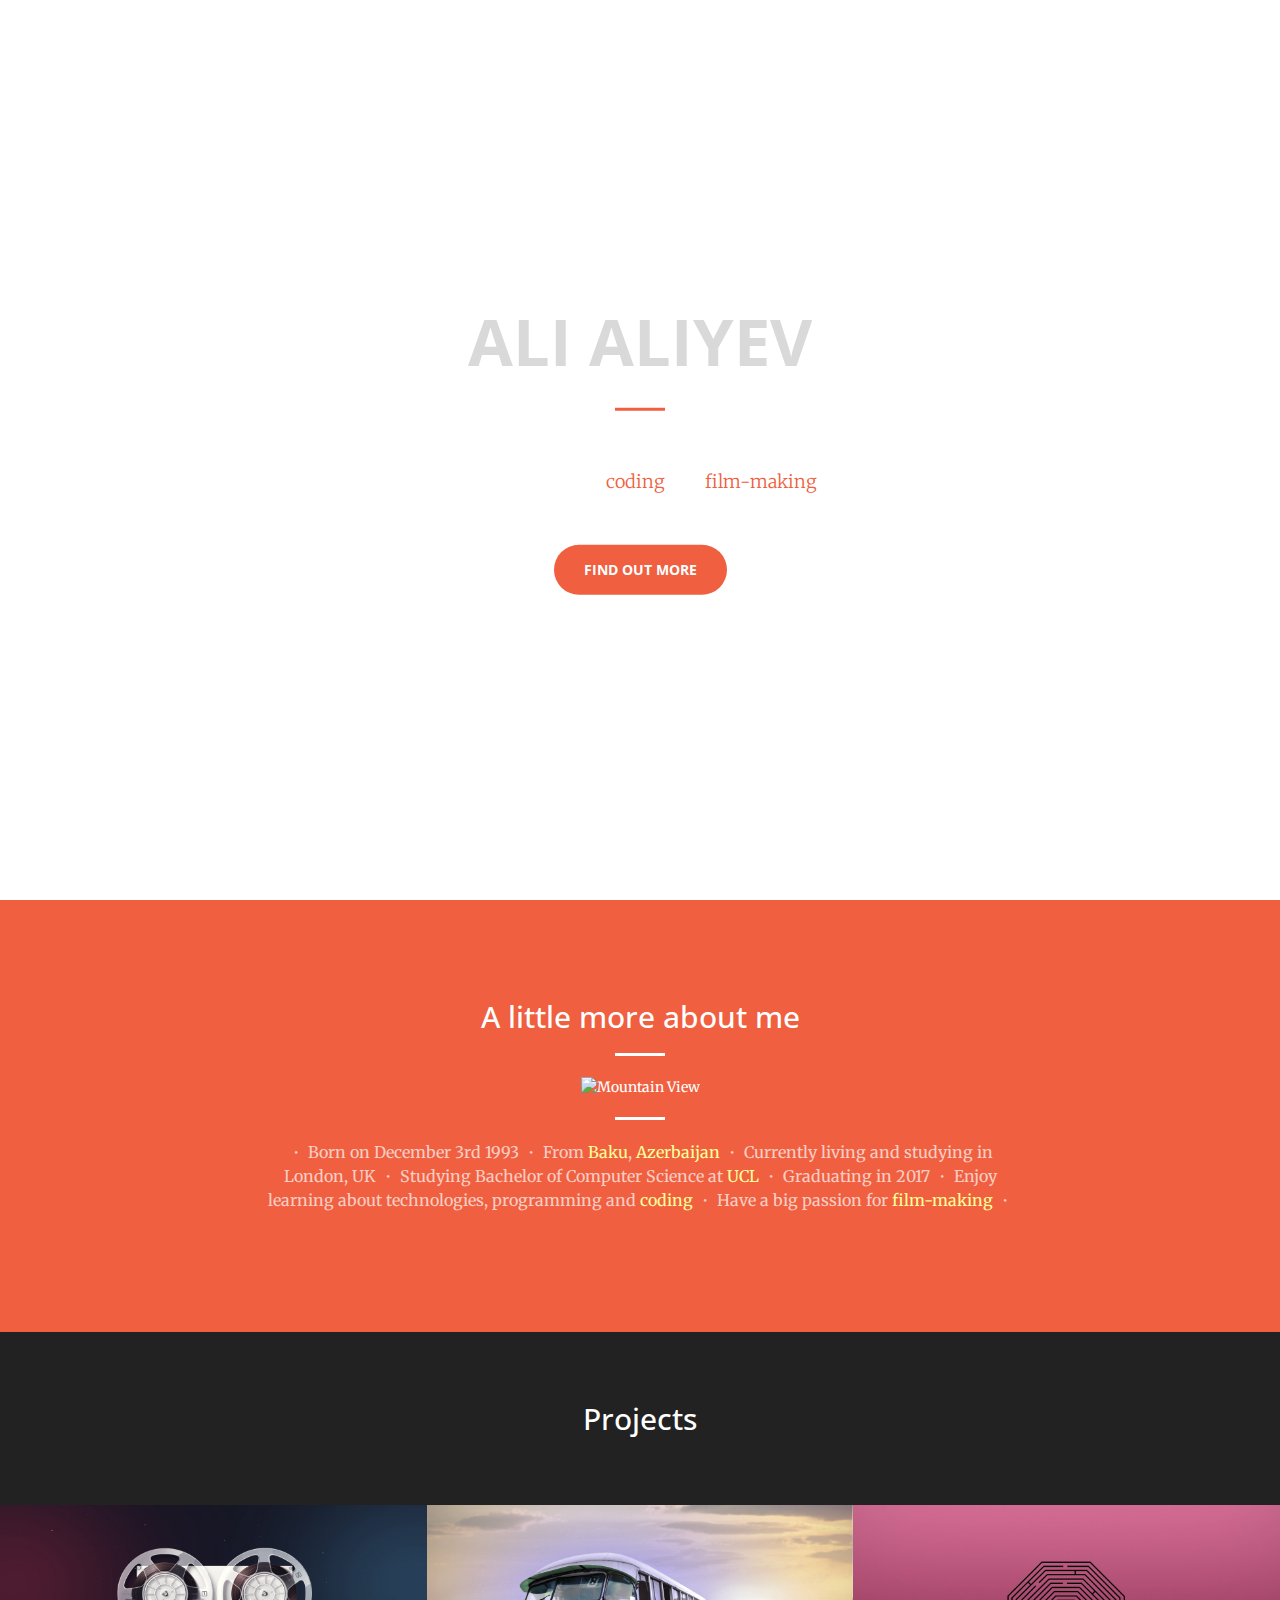
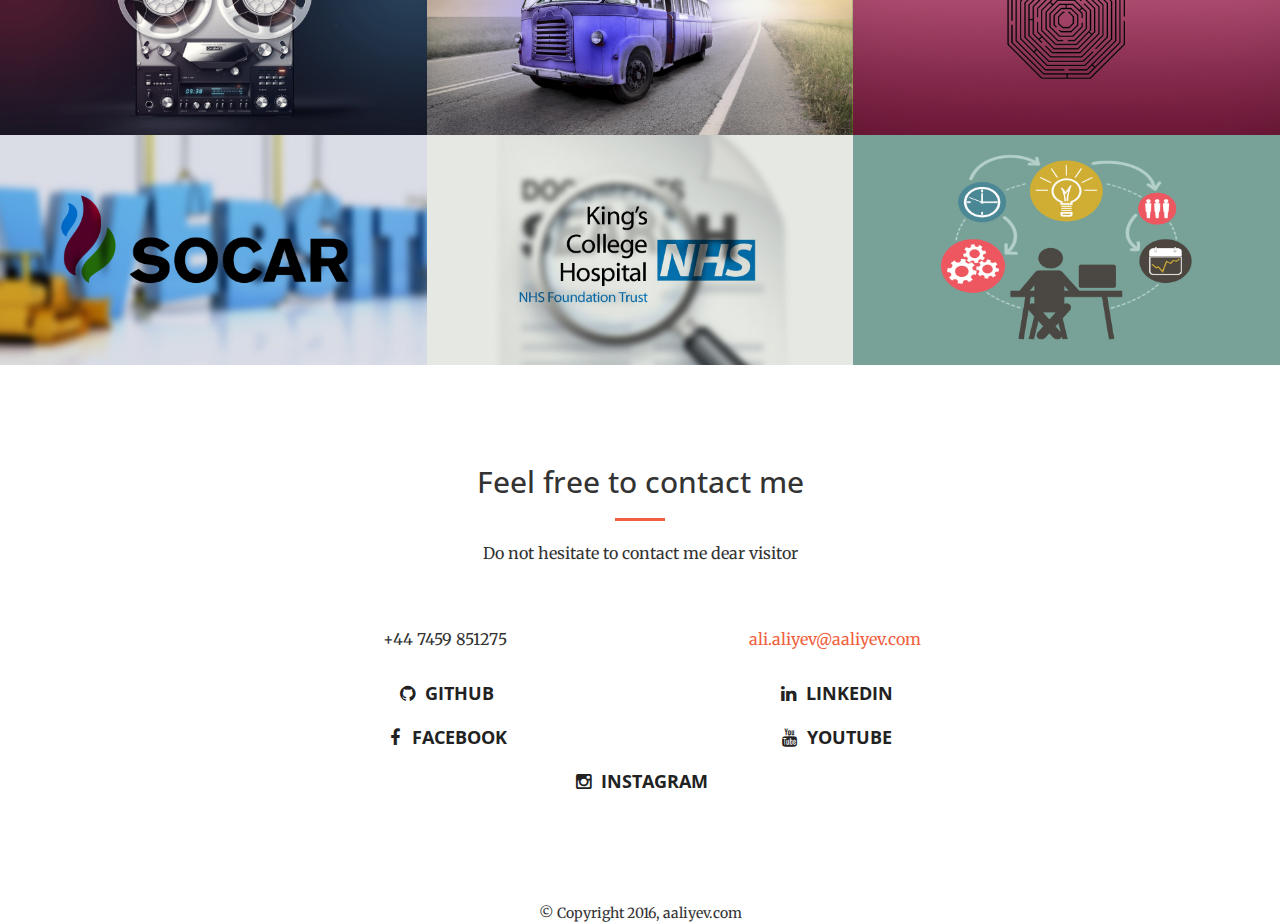
==== public_html/index.html @ 718ce9fb "first" ====
<!DOCTYPE html>
<html lang="en">

<head>

    <link rel="icon" href="manicon.ico">

<!--<meta http-equiv="refresh" content="0; url=http://aaliyev.com/maintenance" /> -->

    <meta charset="utf-8">
    <meta http-equiv="X-UA-Compatible" content="IE=edge">
    <meta name="viewport" content="width=device-width, initial-scale=1">
    <meta name="description" content="">
    <meta name="author" content="">

    <title>Ali Aliyev</title>

    <!-- Bootstrap Core CSS -->
    <link rel="stylesheet" href="css/bootstrap.min.css" type="text/css">

    <!-- Custom Fonts -->
    <link href='http://fonts.googleapis.com/css?family=Open+Sans:300italic,400italic,600italic,700italic,800italic,400,300,600,700,800' rel='stylesheet' type='text/css'>
    <link href='http://fonts.googleapis.com/css?family=Merriweather:400,300,300italic,400italic,700,700italic,900,900italic' rel='stylesheet' type='text/css'>
    <link rel="stylesheet" href="font-awesome/css/font-awesome.min.css" type="text/css">

    <!-- Plugin CSS -->
    <link rel="stylesheet" href="css/animate.min.css" type="text/css">

    <!-- Custom CSS -->
    <link rel="stylesheet" href="css/creative.css" type="text/css">

    <!-- HTML5 Shim and Respond.js IE8 support of HTML5 elements and media queries -->
    <!-- WARNING: Respond.js doesn't work if you view the page via file:// -->
    <!--[if lt IE 9]>
        <script src="https://oss.maxcdn.com/libs/html5shiv/3.7.0/html5shiv.js"></script>
        <script src="https://oss.maxcdn.com/libs/respond.js/1.4.2/respond.min.js"></script>
    <![endif]-->

</head>

<body id="page-top">

    <nav id="mainNav" class="navbar navbar-default navbar-fixed-top">
        <div class="container-fluid">
            <!-- Brand and toggle get grouped for better mobile display -->
            <div class="navbar-header">
                <button type="button" class="navbar-toggle collapsed" data-toggle="collapse" data-target="#bs-example-navbar-collapse-1">
                    <span class="sr-only">Toggle navigation</span>
                    <span class="icon-bar"></span>
                    <span class="icon-bar"></span>
                    <span class="icon-bar"></span>
                </button>
                <a class="navbar-brand page-scroll" href="#page-top">Home</a>
            </div>

            <!-- Collect the nav links, forms, and other content for toggling -->
            <div class="collapse navbar-collapse" id="bs-example-navbar-collapse-1">
                <ul class="nav navbar-nav navbar-right">
                    <li>
                        <a class="page-scroll" href="#about">About</a>
                    </li>
                   
                    <li>
                        <a class="page-scroll" href="#portfolio">Projects</a>
                    </li>
                    <li>
                        <a class="page-scroll" href="#contact">Contact</a>
                    </li>
                </ul>
            </div>
            <!-- /.navbar-collapse -->
        </div>
        <!-- /.container-fluid -->
    </nav>

    <header>
        <div class="header-content">
            <div class="header-content-inner">
                <h1> <font color="#d9d9d9">Ali Aliyev</font></h1>
                <hr>
                <p>A final year computer science student at University College London (UCL) <br> passionate about <a target="_BLANK;" href=https://github.com/AliAliyev/>coding</a> and <a target="_BLANK;" href=http://magicbrothers.eu/>film-making</a>.</p>
                <a href="#about" class="btn btn-primary btn-xl page-scroll">Find Out More</a>
            </div>
        </div>
    </header>

    <section class="bg-primary" id="about">
        <div class="container">
            <div class="row">
                <div class="col-lg-8 col-lg-offset-2 text-center">
                    <h2 class="section-heading">A little more about me</h2>
<hr class="light">
                    <img src="/img/cutmypic.png" alt="Mountain View" style="width:100px;height:100px;">
                    <hr class="light">
                    <p class="text-faded">&#12539; Born on December 3rd 1993 &#12539; From <a target="_BLANK;" href=https://en.wikipedia.org/wiki/Baku><font color="#ffff99">Baku</font></a>, <a target="_BLANK;" href=https://en.wikipedia.org/wiki/Azerbaijan><font color="#ffff99">Azerbaijan </font></a>&#12539; Currently living and studying in London, UK &#12539; Studying Bachelor of Computer Science at <a target="_BLANK;" href=http://www.ucl.ac.uk/><font color="#ffff99">UCL</font></a> &#12539; Graduating in 2017 &#12539; Enjoy learning about technologies, programming and <a target="_BLANK;" href=https://github.com/AliAliyev/><font color="#ffff99">coding </font></a> &#12539; Have a big passion for <a target="_BLANK;" href=http://magicbrothers.eu/><font color="#ffff99">film-making</font></a> &#12539;</p>
                </div>
            </div>
        </div>
    </section>

    <section class="no-padding" id="portfolio">
        <div class="container-fluid">
            <div class="row no-gutter">

   <aside class="bg-dark">
        <div class="container text-center">
            <div class="call-to-action"><br>
                <h2>Projects</h2>
            </div>
        </div>
    </aside>

                <div class="col-lg-4 col-sm-6">
                    <a href="/project.html#audava" class="portfolio-box">
                        <img height="350" width="650" src="img/audava_00000.jpg" class="img-responsive" alt="">
                        <div class="portfolio-box-caption">
                            <div class="portfolio-box-caption-content">
                                <div class="project-category text-faded">
                                    Android app development
                                </div>
                                <div class="project-name">
                                    Audava
                                </div>
                            </div>
                        </div>
                    </a>
                </div>
                <div class="col-lg-4 col-sm-6">
                    <a href="/project.html#blue_bus" class="portfolio-box">
                        <img height="350" width="650" src="img/bluebus_00000.jpg" class="img-responsive" alt="">
                        <div class="portfolio-box-caption">
                            <div class="portfolio-box-caption-content">
                                <div class="project-category text-faded">
                                    Android app development
                                </div>
                                <div class="project-name">
                                    Blue Bus
                                </div>
                            </div>
                        </div>
                    </a>
                </div>
                <div class="col-lg-4 col-sm-6">
                    <a href="/project.html#maze" class="portfolio-box">
                        <img src="img/maze_00000.jpg" class="img-responsive" alt="">
                        <div class="portfolio-box-caption">
                            <div class="portfolio-box-caption-content">
                                <div class="project-category text-faded">
                                    University coding challenge
                                </div>
                                <div class="project-name">
                                    Robotics maze solver
                                </div>
                            </div>
                        </div>
                    </a>
                </div>
                <div class="col-lg-4 col-sm-6">
                    <a href="/project.html#socar" class="portfolio-box">
                        <img src="img/socar_00000.jpg" class="img-responsive" alt="">
                        <div class="portfolio-box-caption">
                            <div class="portfolio-box-caption-content">
                                <div class="project-category text-faded">
                                    SOCAR internship
                                </div>
                                <div class="project-name">
                                    Ecology department website
                                </div>
                            </div>
                        </div>
                    </a>
                </div>
                <div class="col-lg-4 col-sm-6">
                    <a href="/project.html#kcl" class="portfolio-box">
                        <img src="img/kcl_00000.jpg" class="img-responsive" alt="">
                        <div class="portfolio-box-caption">
                            <div class="portfolio-box-caption-content">
                                <div class="project-category text-faded">
                                    KCL internship
                                </div>
                                <div class="project-name">
                                    Healthcare monitoring system
                                </div>
                            </div>
                        </div>
                    </a>
                </div>
                <div class="col-lg-4 col-sm-6">
                    <a href="" class="portfolio-box">
                        <img src="img/portfolio/project-management.jpg" class="img-responsive" alt="">
                        <div class="portfolio-box-caption">
                            <div class="portfolio-box-caption-content">
                                <div class="project-category text-faded">
                                    Empty
                                </div>
                                <div class="project-name">
                                    To be filled ASAP
                                </div>
                            </div>
                        </div>
                    </a>
                </div>
            </div>
        </div>
    </section>

    <section id="contact">
        <div class="container">
            <div class="row">
                <div class="col-lg-8 col-lg-offset-2 text-center">
                    <h2 class="section-heading">Feel free to contact me</h2>
                    <hr class="primary">
                    <p>Do not hesitate to contact me dear visitor</p>
                </div>
                <div class="col-lg-4 col-lg-offset-2 text-center">
                    <i class="fa fa-phone fa-3x wow bounceIn"></i>
                    <p>+44 7459 851275</p>
                </div>
                <div class="col-lg-4 text-center">
                    <i class="fa fa-envelope-o fa-3x wow bounceIn" data-wow-delay=".1s"></i>
                    <p><a href="mailto:ali.aliyev@aaliyev.com">ali.aliyev@aaliyev.com</a></p>
                </div>
                <div class="col-lg-4 col-lg-offset-2 text-center">
                    <a target="_blank" href="https://github.com/AliAliyev/" class="btn btn-default btn-lg">
                    <i class="fa fa-github fa-fw"></i> 
                    <span class="network-name">Github</span></a>
                </div>
                <div class="col-lg-4 text-center">
                    <a target="_blank" href="https://www.linkedin.com/public-profile/settings?trk=prof-edit-edit-public_profile" class="btn btn-default btn-lg">
                    <i class="fa fa-linkedin fa-fw"></i> 
                    <span class="network-name">Linkedin</span></a>
                </div>
                <div class="col-lg-4 col-lg-offset-2 text-center">
                    <a target="_blank" href="https://www.facebook.com/ali.aliyev.351" class="btn btn-default btn-lg">
                    <i class="fa fa-facebook fa-fw"></i> 
                    <span class="network-name">Facebook</span></a> 
                </div>
                <div class="col-lg-4 text-center">
                    <a target="_blank" href="https://www.youtube.com/channel/UCkr-7FEo0fNgO8gf2PWTruQ" class="btn btn-default btn-lg">
                    <i class="fa fa-youtube fa-fw"></i> 
                    <span class="network-name">Youtube</span></a>             
                </div>
                <div class="col-lg-8 col-lg-offset-2 text-center">
                    <a target="_blank" href="https://www.instagram.com/ali_aliyev03/" class="btn btn-default btn-lg">
                    <i class="fa fa-instagram fa-fw"></i> 
                    <span class="network-name">Instagram</span></a>             
                </div>
            </div>
        </div>
    </section>

    <!-- jQuery -->
    <script src="js/jquery.js"></script>

    <!-- Bootstrap Core JavaScript -->
    <script src="js/bootstrap.min.js"></script>

    <!-- Plugin JavaScript -->
    <script src="js/jquery.easing.min.js"></script>
    <script src="js/jquery.fittext.js"></script>
    <script src="js/wow.min.js"></script>

    <!-- Custom Theme JavaScript -->
    <script src="js/creative.js"></script>

</body>

<footer>
<div align="center">&#169; Copyright 2016, aaliyev.com</div>
</footer>

</html>
---- public_html/css/creative.css ----
/*!
 * Start Bootstrap - Creative Bootstrap Theme (http://startbootstrap.com)
 * Code licensed under the Apache License v2.0.
 * For details, see http://www.apache.org/licenses/LICENSE-2.0.
 */

html,
body {
    width: 100%;
    height: 100%;
}

body {
    font-family: Merriweather,'Helvetica Neue',Arial,sans-serif;
}

hr {
    max-width: 50px;
    border-color: #f05f40;
    border-width: 3px;
}

hr.light {
    border-color: #fff;
}

a {
    color: #f05f40;
    -webkit-transition: all .35s;
    -moz-transition: all .35s;
    transition: all .35s;
}

a:hover,
a:focus {
    color: #eb3812;
}

h1,
h2,
h3,
h4,
h5,
h6 {
    font-family: 'Open Sans','Helvetica Neue',Arial,sans-serif;
}

p {
    margin-bottom: 20px;
    font-size: 16px;
    line-height: 1.5;
}

.bg-primary {
    background-color: #f05f40;
}

.bg-dark {
    color: #fff;
    background-color: #222;
}

.text-faded {
    color: rgba(255,255,255,.7);
}

section {
    padding: 100px 0;
}

aside {
    padding: 50px 0;
}

.no-padding {
    padding: 0;
}

.navbar-default {
    border-color: rgba(34,34,34,.05);
    font-family: 'Open Sans','Helvetica Neue',Arial,sans-serif;
    background-color: #fff;
    -webkit-transition: all .35s;
    -moz-transition: all .35s;
    transition: all .35s;
}

.navbar-default .navbar-header .navbar-brand {
    text-transform: uppercase;
    font-family: 'Open Sans','Helvetica Neue',Arial,sans-serif;
    font-weight: 700;
    color: #f05f40;
}

.navbar-default .navbar-header .navbar-brand:hover,
.navbar-default .navbar-header .navbar-brand:focus {
    color: #eb3812;
}

.navbar-default .nav > li>a,
.navbar-default .nav>li>a:focus {
    text-transform: uppercase;
    font-size: 13px;
    font-weight: 700;
    color: #222;
}

.navbar-default .nav > li>a:hover,
.navbar-default .nav>li>a:focus:hover {
    color: #f05f40;
}

.navbar-default .nav > li.active>a,
.navbar-default .nav>li.active>a:focus {
    color: #f05f40!important;
    background-color: transparent;
}

.navbar-default .nav > li.active>a:hover,
.navbar-default .nav>li.active>a:focus:hover {
    background-color: transparent;
}

@media(min-width:768px) {
    .navbar-default {
        border-color: rgba(255,255,255,.3);
        background-color: transparent;
    }

    .navbar-default .navbar-header .navbar-brand {
        color: rgba(255,255,255,.7);
    }

    .navbar-default .navbar-header .navbar-brand:hover,
    .navbar-default .navbar-header .navbar-brand:focus {
        color: #fff;
    }

    .navbar-default .nav > li>a,
    .navbar-default .nav>li>a:focus {
        color: rgba(255,255,255,.7);
    }

    .navbar-default .nav > li>a:hover,
    .navbar-default .nav>li>a:focus:hover {
        color: #fff;
    }

    .navbar-default.affix {
        border-color: rgba(34,34,34,.05);
        background-color: #fff;
    }

    .navbar-default.affix .navbar-header .navbar-brand {
        font-size: 14px;
        color: #f05f40;
    }

    .navbar-default.affix .navbar-header .navbar-brand:hover,
    .navbar-default.affix .navbar-header .navbar-brand:focus {
        color: #eb3812;
    }

    .navbar-default.affix .nav > li>a,
    .navbar-default.affix .nav>li>a:focus {
        color: #222;
    }

    .navbar-default.affix .nav > li>a:hover,
    .navbar-default.affix .nav>li>a:focus:hover {
        color: #f05f40;
    }
}

header {
    position: relative;
    width: 100%;
    min-height: auto;
    text-align: center;
    color: #fff;
    background-image: url(http://androidcentral.us/wp-content/uploads/2014/06/low-poly-texture-19.png);
    background-position: center;
    -webkit-background-size: cover;
    -moz-background-size: cover;
    background-size: cover;
    -o-background-size: cover;
}

header .header-content {
    position: relative;
    width: 100%;
    padding: 100px 15px;
    text-align: center;
}

header .header-content .header-content-inner h1 {
    margin-top: 0;
    margin-bottom: 0;
    text-transform: uppercase;
    font-weight: 700;
}

header .header-content .header-content-inner hr {
    margin: 30px auto;
}

header .header-content .header-content-inner p {
    margin-bottom: 50px;
    font-size: 16px;
    font-weight: 300;
    color: rgba(255,255,255,.7);
}

@media(min-width:768px) {
    header {
        min-height: 100%;
    }

    header .header-content {
        position: absolute;
        top: 50%;
        padding: 0 50px;
        -webkit-transform: translateY(-50%);
        -ms-transform: translateY(-50%);
        transform: translateY(-50%);
    }

    header .header-content .header-content-inner {
        margin-right: auto;
        margin-left: auto;
        max-width: 1000px;
    }

    header .header-content .header-content-inner p {
        margin-right: auto;
        margin-left: auto;
        max-width: 80%;
        font-size: 18px;
    }
}

.section-heading {
    margin-top: 0;
}

.service-box {
    margin: 50px auto 0;
    max-width: 400px;
}

@media(min-width:992px) {
    .service-box {
        margin: 20px auto 0;
    }
}

.service-box p {
    margin-bottom: 0;
}

.portfolio-box {
    display: block;
    position: relative;
    margin: 0 auto;
    max-width: 650px;
}

.portfolio-box .portfolio-box-caption {
    display: block;
    position: absolute;
    bottom: 0;
    width: 100%;
    height: 100%;
    text-align: center;
    color: #fff;
    opacity: 0;
    background: rgba(240,95,64,.9);
    -webkit-transition: all .35s;
    -moz-transition: all .35s;
    transition: all .35s;
}

.portfolio-box .portfolio-box-caption .portfolio-box-caption-content {
    position: absolute;
    top: 50%;
    width: 100%;
    text-align: center;
    transform: translateY(-50%);
}

.portfolio-box .portfolio-box-caption .portfolio-box-caption-content .project-category,
.portfolio-box .portfolio-box-caption .portfolio-box-caption-content .project-name {
    padding: 0 15px;
    font-family: 'Open Sans','Helvetica Neue',Arial,sans-serif;
}

.portfolio-box .portfolio-box-caption .portfolio-box-caption-content .project-category {
    text-transform: uppercase;
    font-size: 14px;
    font-weight: 600;
}

.portfolio-box .portfolio-box-caption .portfolio-box-caption-content .project-name {
    font-size: 18px;
}

.portfolio-box:hover .portfolio-box-caption {
    opacity: 1;
}

@media(min-width:768px) {
    .portfolio-box .portfolio-box-caption .portfolio-box-caption-content .project-category {
        font-size: 16px;
    }

    .portfolio-box .portfolio-box-caption .portfolio-box-caption-content .project-name {
        font-size: 22px;
    }
}

.call-to-action h2 {
    margin: 0 auto 20px;
}

.text-primary {
    color: #f05f40;
}

.no-gutter > [class*=col-] {
    padding-right: 0;
    padding-left: 0;
}

.btn-default {
    border-color: #fff;
    color: #222;
    background-color: #fff;
    -webkit-transition: all .35s;
    -moz-transition: all .35s;
    transition: all .35s;
}

.btn-default:hover,
.btn-default:focus,
.btn-default.focus,
.btn-default:active,
.btn-default.active,
.open > .dropdown-toggle.btn-default {
    border-color: #ededed;
    color: #222;
    background-color: #f2f2f2;
}

.btn-default:active,
.btn-default.active,
.open > .dropdown-toggle.btn-default {
    background-image: none;
}

.btn-default.disabled,
.btn-default[disabled],
fieldset[disabled] .btn-default,
.btn-default.disabled:hover,
.btn-default[disabled]:hover,
fieldset[disabled] .btn-default:hover,
.btn-default.disabled:focus,
.btn-default[disabled]:focus,
fieldset[disabled] .btn-default:focus,
.btn-default.disabled.focus,
.btn-default[disabled].focus,
fieldset[disabled] .btn-default.focus,
.btn-default.disabled:active,
.btn-default[disabled]:active,
fieldset[disabled] .btn-default:active,
.btn-default.disabled.active,
.btn-default[disabled].active,
fieldset[disabled] .btn-default.active {
    border-color: #fff;
    background-color: #fff;
}

.btn-default .badge {
    color: #fff;
    background-color: #222;
}

.btn-primary {
    border-color: #f05f40;
    color: #fff;
    background-color: #f05f40;
    -webkit-transition: all .35s;
    -moz-transition: all .35s;
    transition: all .35s;
}

.btn-primary:hover,
.btn-primary:focus,
.btn-primary.focus,
.btn-primary:active,
.btn-primary.active,
.open > .dropdown-toggle.btn-primary {
    border-color: #ed431f;
    color: #fff;
    background-color: #ee4b28;
}

.btn-primary:active,
.btn-primary.active,
.open > .dropdown-toggle.btn-primary {
    background-image: none;
}

.btn-primary.disabled,
.btn-primary[disabled],
fieldset[disabled] .btn-primary,
.btn-primary.disabled:hover,
.btn-primary[disabled]:hover,
fieldset[disabled] .btn-primary:hover,
.btn-primary.disabled:focus,
.btn-primary[disabled]:focus,
fieldset[disabled] .btn-primary:focus,
.btn-primary.disabled.focus,
.btn-primary[disabled].focus,
fieldset[disabled] .btn-primary.focus,
.btn-primary.disabled:active,
.btn-primary[disabled]:active,
fieldset[disabled] .btn-primary:active,
.btn-primary.disabled.active,
.btn-primary[disabled].active,
fieldset[disabled] .btn-primary.active {
    border-color: #f05f40;
    background-color: #f05f40;
}

.btn-primary .badge {
    color: #f05f40;
    background-color: #fff;
}

.btn {
    border: 0;
    border-radius: 300px;
    text-transform: uppercase;
    font-family: 'Open Sans','Helvetica Neue',Arial,sans-serif;
    font-weight: 700;
}

.btn-xl {
    padding: 15px 30px;
}

::-moz-selection {
    text-shadow: none;
    color: #fff;
    background: #222;
}

::selection {
    text-shadow: none;
    color: #fff;
    background: #222;
}

img::selection {
    color: #fff;
    background: 0 0;
}

img::-moz-selection {
    color: #fff;
    background: 0 0;
}

body {
    webkit-tap-highlight-color: #222;
}
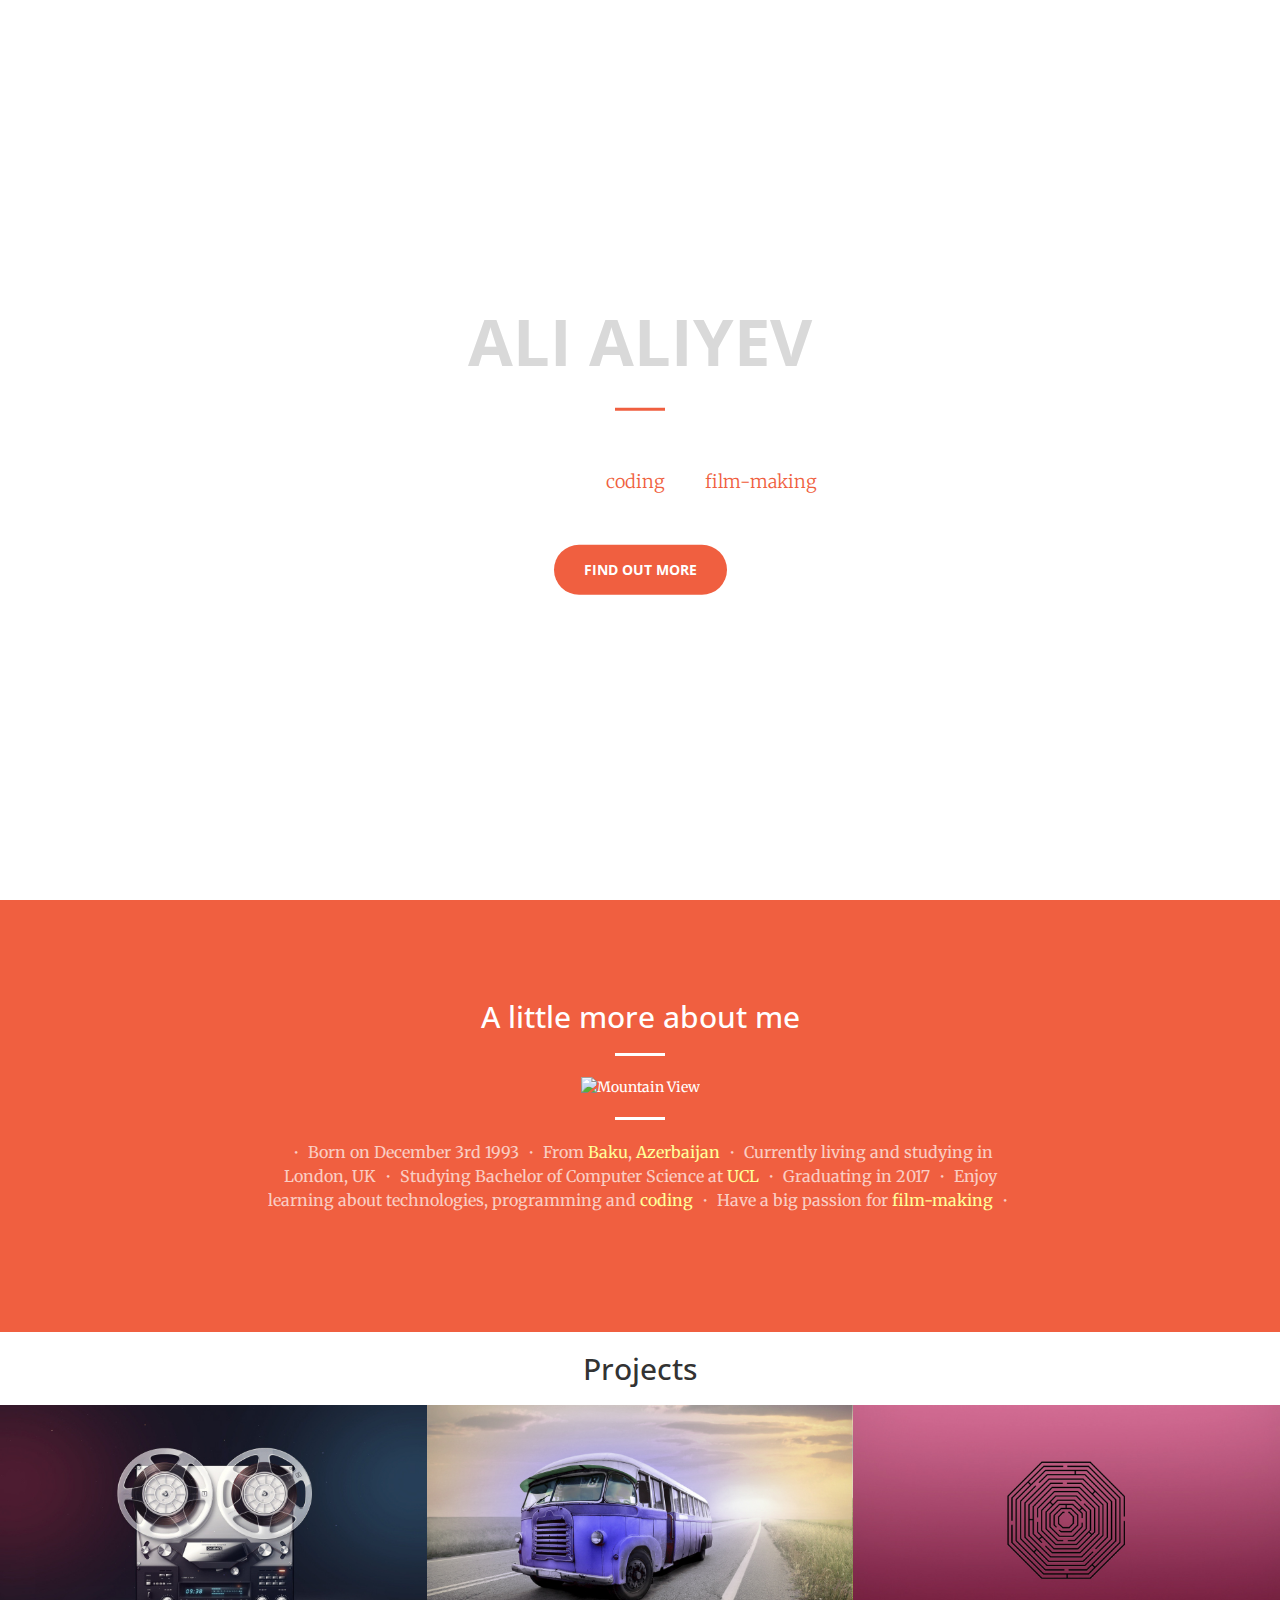
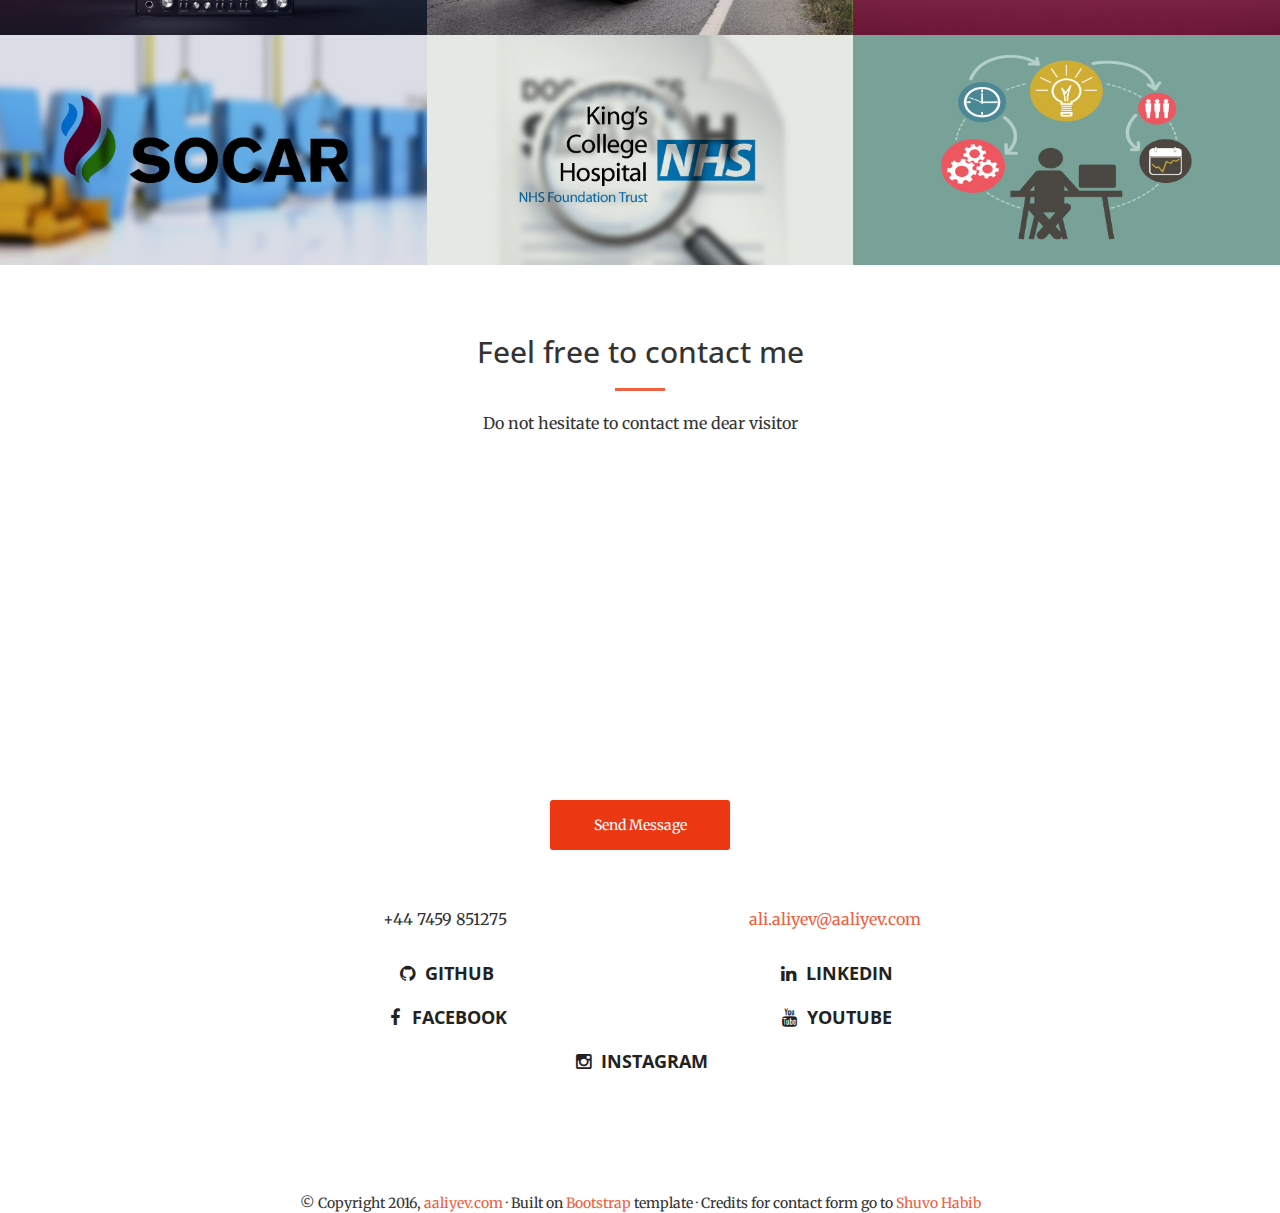
==== commit 7dc93e3d: "working contact form" ====
--- a/public_html/index.html
+++ b/public_html/index.html
@@ -2,7 +2,6 @@
 <html lang="en">
 
 <head>
-
     <link rel="icon" href="manicon.ico">
 
 <!--<meta http-equiv="refresh" content="0; url=http://aaliyev.com/maintenance" /> -->
@@ -28,6 +27,7 @@
 
     <!-- Custom CSS -->
     <link rel="stylesheet" href="css/creative.css" type="text/css">
+    <link rel="stylesheet" href="css/main.css" type="text/css">
 
     <!-- HTML5 Shim and Respond.js IE8 support of HTML5 elements and media queries -->
     <!-- WARNING: Respond.js doesn't work if you view the page via file:// -->
@@ -35,6 +35,8 @@
         <script src="https://oss.maxcdn.com/libs/html5shiv/3.7.0/html5shiv.js"></script>
         <script src="https://oss.maxcdn.com/libs/respond.js/1.4.2/respond.min.js"></script>
     <![endif]-->
+
+    <script src='https://www.google.com/recaptcha/api.js'></script>
 
 </head>
 
@@ -90,7 +92,7 @@
                 <div class="col-lg-8 col-lg-offset-2 text-center">
                     <h2 class="section-heading">A little more about me</h2>
 <hr class="light">
-                    <img src="/img/cutmypic.png" alt="Mountain View" style="width:100px;height:100px;">
+                    <img class="effectfront" src="/img/cutmypic.png" alt="Mountain View" style="width:100px;height:100px;">
                     <hr class="light">
                     <p class="text-faded">&#12539; Born on December 3rd 1993 &#12539; From <a target="_BLANK;" href=https://en.wikipedia.org/wiki/Baku><font color="#ffff99">Baku</font></a>, <a target="_BLANK;" href=https://en.wikipedia.org/wiki/Azerbaijan><font color="#ffff99">Azerbaijan </font></a>&#12539; Currently living and studying in London, UK &#12539; Studying Bachelor of Computer Science at <a target="_BLANK;" href=http://www.ucl.ac.uk/><font color="#ffff99">UCL</font></a> &#12539; Graduating in 2017 &#12539; Enjoy learning about technologies, programming and <a target="_BLANK;" href=https://github.com/AliAliyev/><font color="#ffff99">coding </font></a> &#12539; Have a big passion for <a target="_BLANK;" href=http://magicbrothers.eu/><font color="#ffff99">film-making</font></a> &#12539;</p>
                 </div>
@@ -102,13 +104,13 @@
         <div class="container-fluid">
             <div class="row no-gutter">
 
-   <aside class="bg-dark">
-        <div class="container text-center">
+
+   <div class="container text-center">
             <div class="call-to-action"><br>
                 <h2>Projects</h2>
             </div>
         </div>
-    </aside>
+    
 
                 <div class="col-lg-4 col-sm-6">
                     <a href="/project.html#audava" class="portfolio-box">
@@ -201,7 +203,7 @@
                     </a>
                 </div>
             </div>
-        </div>
+        </div><br><br><br>
     </section>
 
     <section id="contact">
@@ -212,6 +214,44 @@
                     <hr class="primary">
                     <p>Do not hesitate to contact me dear visitor</p>
                 </div>
+
+<div class="col-lg-8 col-lg-offset-2 text-center">
+     <div class="inner contact">
+                <!-- Form Area -->
+                <div class="contact-form">
+                    <!-- Form -->
+                    <form id="contact-us" role="form" method="post" action="mail.php">
+                        <!-- Left Inputs -->
+                        <div class="col-xs-6 wow animated slideInLeft" data-wow-delay=".5s">
+                            <!-- Name -->
+                            <input type="text" name="name" id="name" required="required" class="form" tabindex="1" placeholder="Name" />
+                            <!-- Email -->
+                            <input type="email" name="mail" id="mail" required="required" class="form" tabindex="2" placeholder="Email" />
+                            <!-- Subject -->
+                            <input type="text" name="subject" id="subject" required="required" class="form" tabindex="3" placeholder="Subject" />
+                            <div class="g-recaptcha" tabindex="5" data-sitekey="6LePrCQTAAAAAMxCMCurKm2RtZisRvmCSRiMDdVM"></div>
+                        </div><!-- End Left Inputs -->
+                        <!-- Right Inputs -->
+                        <div class="col-xs-6 wow animated slideInRight" data-wow-delay=".5s">
+                            <!-- Message -->
+                            <textarea name="message" id="message" class="form textarea"  tabindex="4" placeholder="Message"></textarea>
+                             
+                        </div><!-- End Right Inputs -->
+
+                        <!-- Bottom Submit -->
+                        <div class="relative fullwidth col-xs-12">
+                            <!-- Send Button -->
+                         <!--removed button from here--> 
+                        <button type="submit" id="submit" name="submit" class="form-btn semibold" value="Send">Send Message</button>       
+                        </div><!-- End Bottom Submit -->
+
+                        <!-- Clear -->
+                        <div class="clear"></div>
+                    </form>                        
+                </div><!-- End Contact Form Area -->
+            </div><!-- End Inner -->
+</div>
+
                 <div class="col-lg-4 col-lg-offset-2 text-center">
                     <i class="fa fa-phone fa-3x wow bounceIn"></i>
                     <p>+44 7459 851275</p>
@@ -263,10 +303,13 @@
     <!-- Custom Theme JavaScript -->
     <script src="js/creative.js"></script>
 
-</body>
+</body><br><br><br><br><br>
 
 <footer>
-<div align="center">&#169; Copyright 2016, aaliyev.com</div>
+<div align="center">
+&#169; Copyright 2016, <a href=#>aaliyev.com</a> &#183; Built on <a target="blank" href="http://startbootstrap.com/">Bootstrap</a> template &#183; 
+Credits for contact form go to <a target="blank" href="http://shuvohabib.com" target="blank">Shuvo Habib </a>
+</div>
 </footer>
 
 </html>--- a/public_html/css/main.css
+++ b/public_html/css/main.css
@@ -0,0 +1,248 @@
+@media screen and (min-width: 680px) {
+.g-recaptcha {
+  transform: scale(1);
+  -webkit-transform: scale(1);
+  transform-origin: 0 0;
+  -webkit-transform-origin: 0 0;
+}
+.textarea{
+    height: 300px;
+    max-height: 300px;
+    max-width: 100%;
+  }
+}
+
+@media screen and (min-width: 540px) and (max-width: 679px) {
+.g-recaptcha {
+  transform: scale(0.8);
+  -webkit-transform: scale(0.8);
+  transform-origin: 0 0;
+  -webkit-transform-origin: 0 0;
+}
+ .textarea{
+    height: 287px;
+    max-height: 287px;
+    max-width: 100%;
+  }
+}
+
+@media screen and (min-width: 480px) and (max-width: 539px) {
+.g-recaptcha {
+  transform: scale(0.7);
+  -webkit-transform: scale(0.7);
+  transform-origin: 0 0;
+  -webkit-transform-origin: 0 0;
+}
+ .textarea{
+    height: 275px;
+    max-height: 275px;
+    max-width: 100%;
+  }
+}
+
+@media screen and (min-width: 420px) and (max-width: 479px) {
+.g-recaptcha {
+  transform: scale(0.6);
+  -webkit-transform: scale(0.6);
+  transform-origin: 0 0;
+  -webkit-transform-origin: 0 0;
+}
+ .textarea{
+    height: 269px;
+    max-height: 269px;
+    max-width: 100%;
+  }
+}
+
+@media screen and (min-width: 350px) and (max-width: 419px) {
+.g-recaptcha {
+  transform: scale(0.5);
+  -webkit-transform: scale(0.5);
+  transform-origin: 0 0;
+  -webkit-transform-origin: 0 0;
+}
+ .textarea{
+    height: 263px;
+    max-height: 263px;
+    max-width: 100%;
+  }
+}
+
+@media screen and (min-width: 280px) and (max-width: 349px) {
+.g-recaptcha {
+  transform: scale(0.4);
+  -webkit-transform: scale(0.4);
+  transform-origin: 0 0;
+  -webkit-transform-origin: 0 0;
+}
+ .textarea{
+    height: 255px;
+    max-height: 255px;
+    max-width: 100%;
+  }
+}
+
+@media screen and (max-width: 279px) {
+.g-recaptcha {
+  transform: scale(0.3);
+  -webkit-transform: scale(0.3);
+  transform-origin: 0 0;
+  -webkit-transform-origin: 0 0;
+}
+ .textarea{
+    height: 247px;
+    max-height: 247px;
+    max-width: 100%;
+  }
+}
+
+.effectfront {
+  border: none;
+  margin: 0 auto;
+}
+.effectfront:hover {
+  -webkit-transform: scale(1.4);
+  -moz-transform: scale(1.4);
+  -o-transform: scale(1.4);
+  transform: scale(1.4);
+  transition: all 0.3s;
+  -webkit-transition: all 0.3s;
+}
+
+#submit {
+  margin-top: 15px;
+}
+
+.inner.contact {
+    overflow: hidden;
+    margin-bottom: 15px;
+  }
+
+.contact-form {
+    overflow: hidden;
+  }
+
+.mail-message-area {
+  overflow: hidden;
+}
+
+#contact{
+    padding:10px 0 10px;
+  }
+
+  .contact-text{
+    margin:45px auto;
+  }
+
+  .mail-message-area{
+    width:100%;
+    padding:0 15px;
+  }
+
+  .mail-message{
+    width: 100%;
+    background:rgba(255,255,255, 0.8) !important;
+    -webkit-transition: all 0.7s;
+    -moz-transition: all 0.7s;
+    transition: all 0.7s;
+    margin:0 auto;
+    border-radius: 0;
+  }
+
+  .not-visible-message{
+    height:0px;
+    opacity: 0;
+  }
+
+  .visible-message{
+    height:auto;
+    opacity: 1;
+    margin:25px auto 0;
+  }
+
+/* Input Styles */
+
+  .form{
+    width: 100%;
+    padding: 15px;
+    background:#f8f8f8;
+    border:1px solid rgba(0, 0, 0, 0.075);
+    margin-bottom:25px;
+    color:#727272 !important;
+    font-size:13px;
+    -webkit-transition: all 0.4s;
+    -moz-transition: all 0.4s;
+    transition: all 0.4s;
+  }
+
+  .form:hover{
+    border:1px solid #8BC3A3;
+  }
+
+  .form:focus{
+    color: white;
+    outline: none;
+    border:1px solid #8BC3A3;
+  }
+  
+/* Generic Button Styles */
+
+  .button{
+    padding:8px 12px;
+    background:#0A5175;
+    display: block;
+    width:120px;
+    margin:10px 0 0px 0;
+    border-radius:3px;
+    -webkit-transition: all 0.3s;
+    -moz-transition: all 0.3s;
+    transition: all 0.3s;
+    text-align:center;
+    font-size:0.8em;
+    box-shadow: 0px 1px 4px rgba(0,0,0, 0.10);
+    -moz-box-shadow: 0px 1px 4px rgba(0,0,0, 0.10);
+    -webkit-box-shadow: 0px 1px 4px rgba(0,0,0, 0.10);
+  }
+
+  .button:hover{
+    background:#8BC3A3;
+    color:white;
+  }
+
+/* Send Button Styles */
+
+  .form-btn{
+    width:180px;
+    display: block;
+    height: auto;
+    padding:15px;
+    color:#fff;
+    background:#eb3812;
+    border:none;
+    border-radius:3px;
+    outline: none;
+    -webkit-transition: all 0.3s;
+    -moz-transition: all 0.3s;
+    transition: all 0.3s;
+    margin:auto;
+    box-shadow: 0px 1px 4px rgba(0,0,0, 0.10);
+    -moz-box-shadow: 0px 1px 4px rgba(0,0,0, 0.10);
+    -webkit-box-shadow: 0px 1px 4px rgba(0,0,0, 0.10);
+  }
+
+  .form-btn:hover{
+    background:#111;
+    color: white;
+    border:none;
+  }
+
+  .form-btn:active{
+    opacity: 0.9;
+  }
+center{
+  margin-top:330px;
+}
+input {
+    position: relative;
+    z-index: 9999;
+}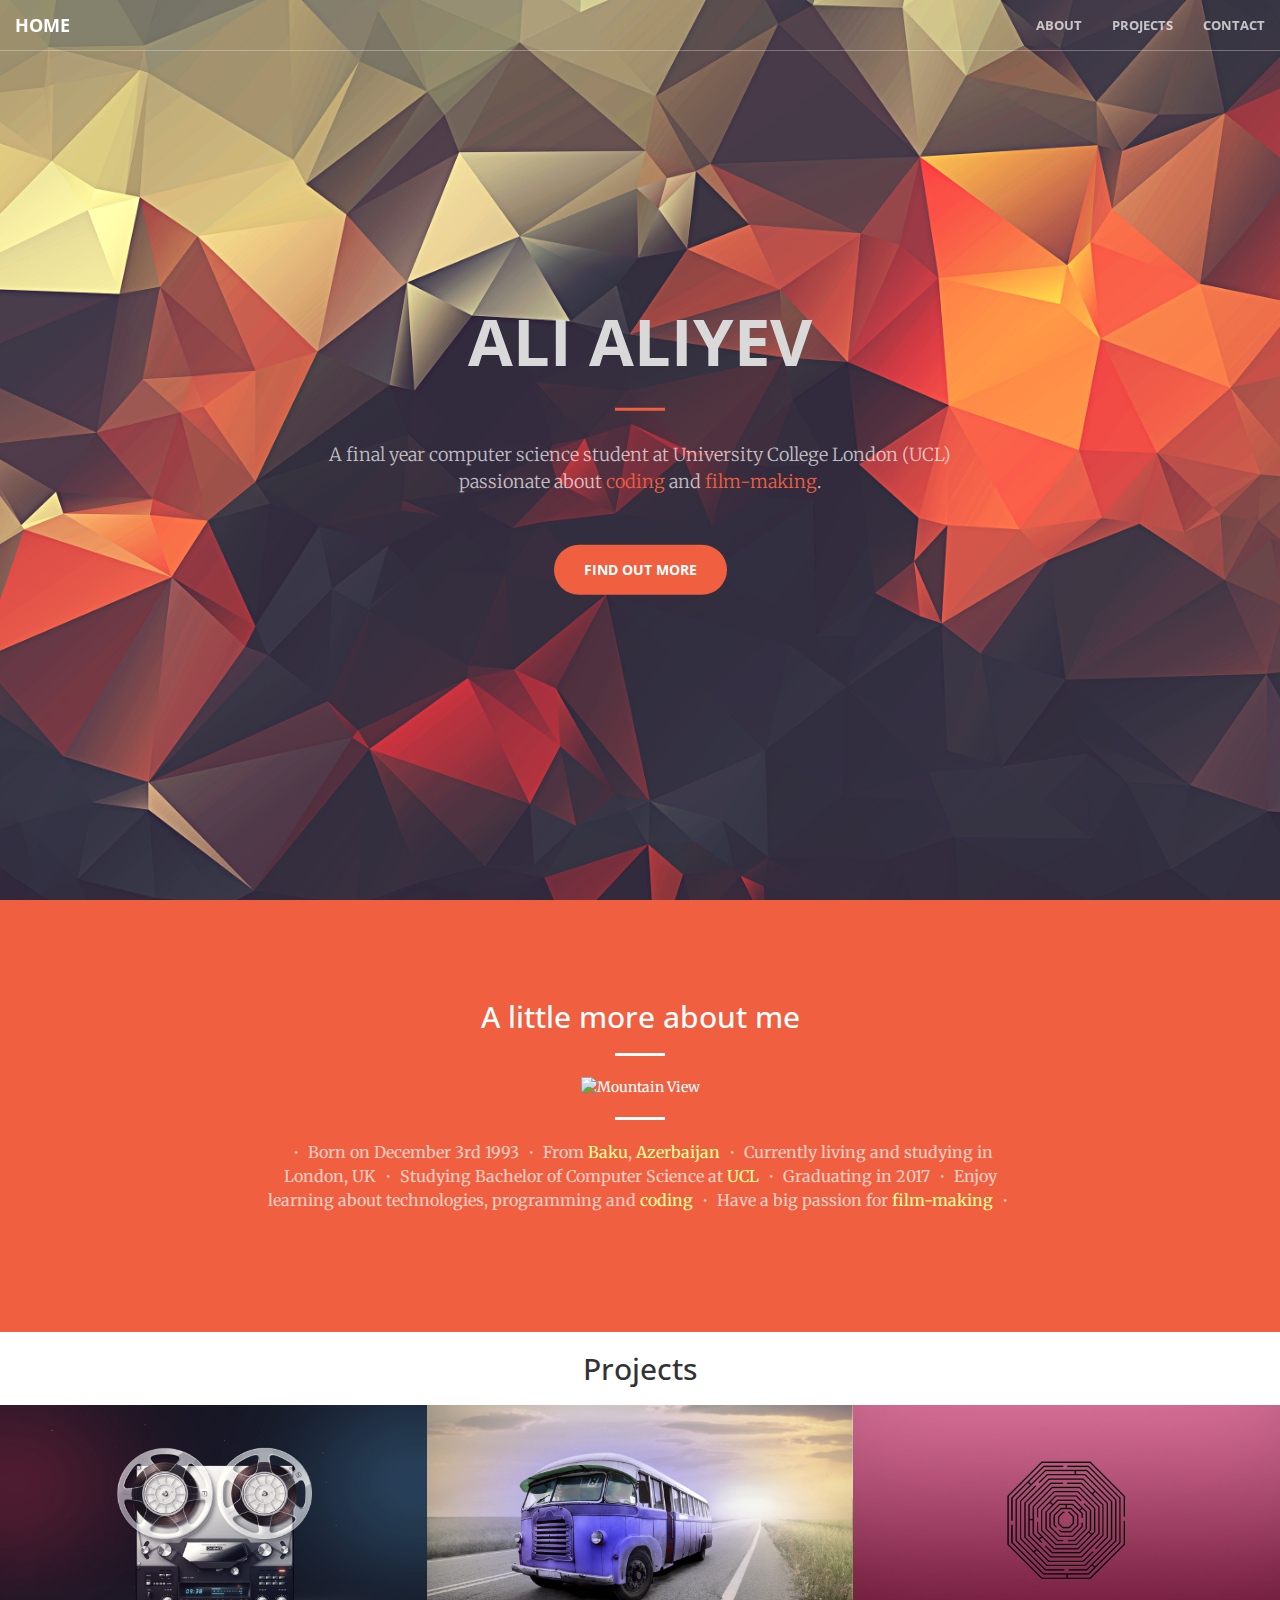
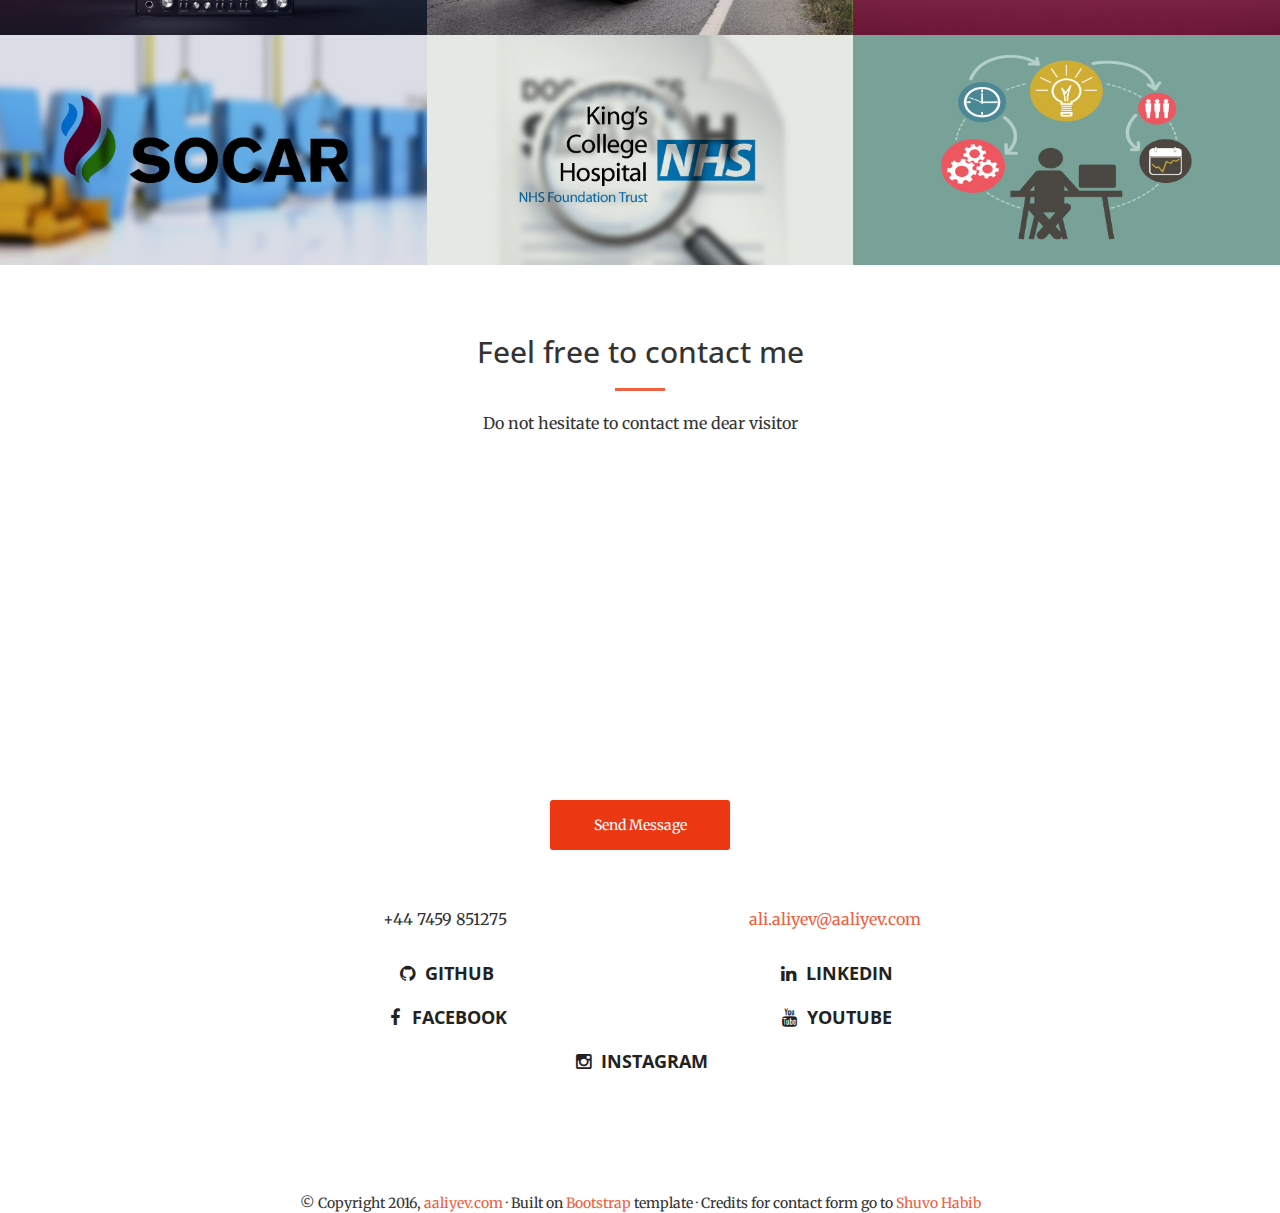
==== commit 46898f7c: "third" ====
--- a/public_html/index.html
+++ b/public_html/index.html
@@ -4,7 +4,7 @@
 <head>
     <link rel="icon" href="manicon.ico">
 
-<!--<meta http-equiv="refresh" content="0; url=http://aaliyev.com/maintenance" /> -->
+<!--<meta http-equiv="refresh" content="0; url=https://aaliyev.com/maintenance" /> -->
 
     <meta charset="utf-8">
     <meta http-equiv="X-UA-Compatible" content="IE=edge">
@@ -18,8 +18,8 @@
     <link rel="stylesheet" href="css/bootstrap.min.css" type="text/css">
 
     <!-- Custom Fonts -->
-    <link href='http://fonts.googleapis.com/css?family=Open+Sans:300italic,400italic,600italic,700italic,800italic,400,300,600,700,800' rel='stylesheet' type='text/css'>
-    <link href='http://fonts.googleapis.com/css?family=Merriweather:400,300,300italic,400italic,700,700italic,900,900italic' rel='stylesheet' type='text/css'>
+    <link href='https://fonts.googleapis.com/css?family=Open+Sans:300italic,400italic,600italic,700italic,800italic,400,300,600,700,800' rel='stylesheet' type='text/css'>
+    <link href='https://fonts.googleapis.com/css?family=Merriweather:400,300,300italic,400italic,700,700italic,900,900italic' rel='stylesheet' type='text/css'>
     <link rel="stylesheet" href="font-awesome/css/font-awesome.min.css" type="text/css">
 
     <!-- Plugin CSS -->
@@ -80,7 +80,7 @@
             <div class="header-content-inner">
                 <h1> <font color="#d9d9d9">Ali Aliyev</font></h1>
                 <hr>
-                <p>A final year computer science student at University College London (UCL) <br> passionate about <a target="_BLANK;" href=https://github.com/AliAliyev/>coding</a> and <a target="_BLANK;" href=http://magicbrothers.eu/>film-making</a>.</p>
+                <p>A final year computer science student at University College London (UCL) <br> passionate about <a target="_BLANK;" href=https://github.com/AliAliyev/>coding</a> and <a target="_BLANK;" href=https://magicbrothers.eu/>film-making</a>.</p>
                 <a href="#about" class="btn btn-primary btn-xl page-scroll">Find Out More</a>
             </div>
         </div>
@@ -94,7 +94,7 @@
 <hr class="light">
                     <img class="effectfront" src="/img/cutmypic.png" alt="Mountain View" style="width:100px;height:100px;">
                     <hr class="light">
-                    <p class="text-faded">&#12539; Born on December 3rd 1993 &#12539; From <a target="_BLANK;" href=https://en.wikipedia.org/wiki/Baku><font color="#ffff99">Baku</font></a>, <a target="_BLANK;" href=https://en.wikipedia.org/wiki/Azerbaijan><font color="#ffff99">Azerbaijan </font></a>&#12539; Currently living and studying in London, UK &#12539; Studying Bachelor of Computer Science at <a target="_BLANK;" href=http://www.ucl.ac.uk/><font color="#ffff99">UCL</font></a> &#12539; Graduating in 2017 &#12539; Enjoy learning about technologies, programming and <a target="_BLANK;" href=https://github.com/AliAliyev/><font color="#ffff99">coding </font></a> &#12539; Have a big passion for <a target="_BLANK;" href=http://magicbrothers.eu/><font color="#ffff99">film-making</font></a> &#12539;</p>
+                    <p class="text-faded">&#12539; Born on December 3rd 1993 &#12539; From <a target="_BLANK;" href=https://en.wikipedia.org/wiki/Baku><font color="#ffff99">Baku</font></a>, <a target="_BLANK;" href=https://en.wikipedia.org/wiki/Azerbaijan><font color="#ffff99">Azerbaijan </font></a>&#12539; Currently living and studying in London, UK &#12539; Studying Bachelor of Computer Science at <a target="_BLANK;" href=https://www.ucl.ac.uk/><font color="#ffff99">UCL</font></a> &#12539; Graduating in 2017 &#12539; Enjoy learning about technologies, programming and <a target="_BLANK;" href=https://github.com/AliAliyev/><font color="#ffff99">coding </font></a> &#12539; Have a big passion for <a target="_BLANK;" href=https://magicbrothers.eu/><font color="#ffff99">film-making</font></a> &#12539;</p>
                 </div>
             </div>
         </div>
@@ -307,7 +307,7 @@
 
 <footer>
 <div align="center">
-&#169; Copyright 2016, <a href=#>aaliyev.com</a> &#183; Built on <a target="blank" href="http://startbootstrap.com/">Bootstrap</a> template &#183; 
+&#169; Copyright 2016, <a href=#>aaliyev.com</a> &#183; Built on <a target="blank" href="http://startbootstrap.com">Bootstrap</a> template &#183; 
 Credits for contact form go to <a target="blank" href="http://shuvohabib.com" target="blank">Shuvo Habib </a>
 </div>
 </footer>
--- a/public_html/css/creative.css
+++ b/public_html/css/creative.css
@@ -178,7 +178,7 @@
     min-height: auto;
     text-align: center;
     color: #fff;
-    background-image: url(http://androidcentral.us/wp-content/uploads/2014/06/low-poly-texture-19.png);
+    background-image: url(../img/orng.png);
     background-position: center;
     -webkit-background-size: cover;
     -moz-background-size: cover;
